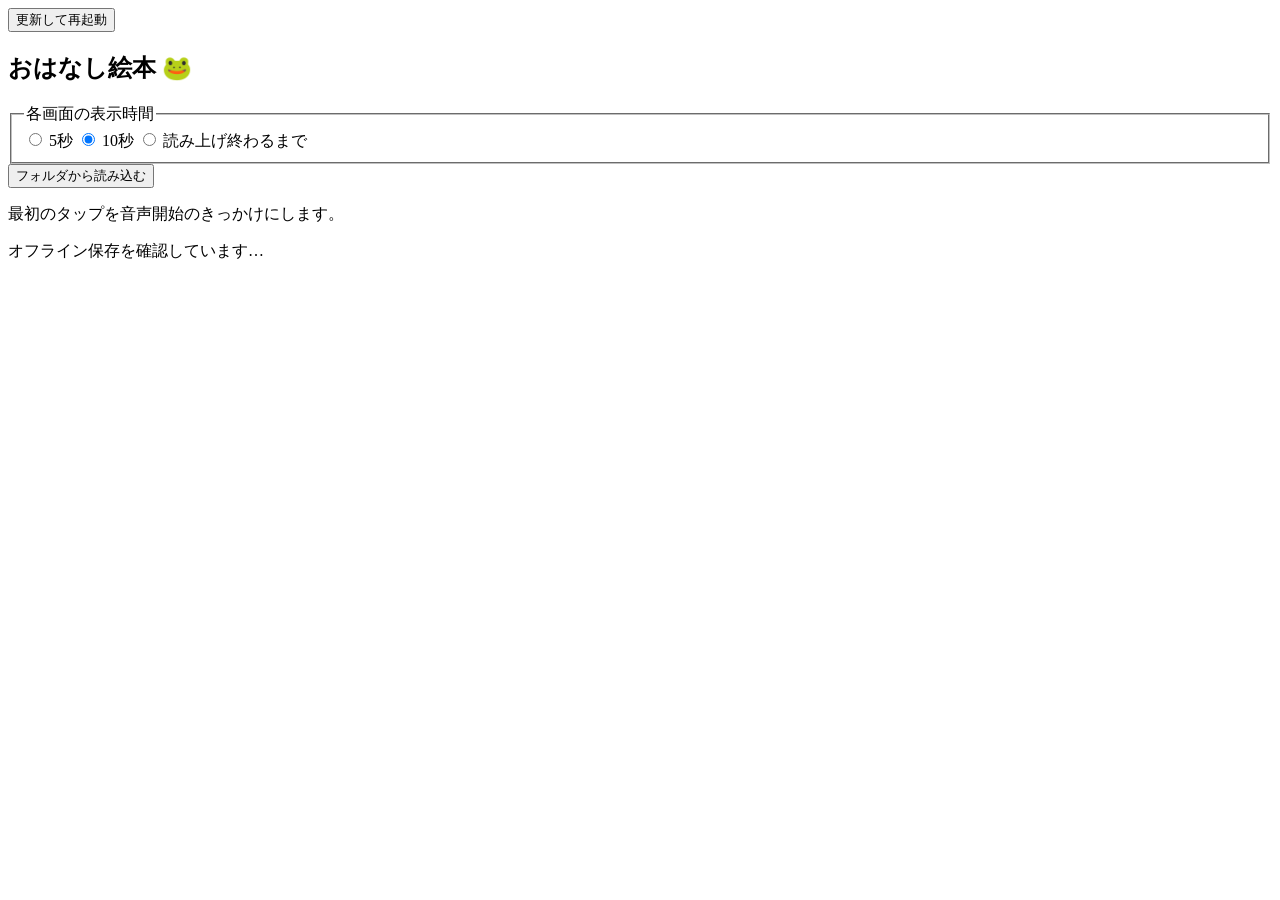
==== index.html @ 3de9a791 "i" ====
<!doctype html>
<html lang="ja">
<head>
  <meta charset="utf-8">
  <meta name="viewport" content="width=device-width,initial-scale=1,viewport-fit=cover,user-scalable=no">
  <meta name="theme-color" content="#fff4d6">
  <meta name="apple-mobile-web-app-capable" content="yes">
  <meta name="apple-mobile-web-app-status-bar-style" content="black-translucent">
  <meta name="apple-mobile-web-app-title" content="だっだぁー">
  <link rel="manifest" href="./manifest.webmanifest">
  <link rel="apple-touch-icon" href="./icons/apple-touch-icon-book.png">
  <link rel="icon" href="./icons/icon-192-book.png" type="image/png">
  <link rel="stylesheet" href="./style.css">
  <title>おはなし絵本 🐸</title>
</head>
<body>
  <main id="app">
    <section id="menu" class="menu-screen">
      <div class="update-tools"><span id="appVersion"></span><button id="updateBtn" type="button">更新して再起動</button></div>
      <div class="menu-card">
        <h1>おはなし絵本 🐸</h1>
        <div id="contentList" class="content-list"></div>
        <fieldset class="timing-box">
          <legend>各画面の表示時間</legend>
          <label><input type="radio" name="timing" value="5000"> 5秒</label>
          <label><input type="radio" name="timing" value="10000" checked> 10秒</label>
          <label><input type="radio" name="timing" value="speech"> 読み上げ終わるまで</label>
        </fieldset>

        <div class="folder-entry"><button id="folderBtn" class="mode-button mode-folder" type="button">フォルダから読み込む</button></div>
        <input id="folderInput" type="file" webkitdirectory multiple hidden>
        <p id="menuStatus" class="menu-status">最初のタップを音声開始のきっかけにします。</p>
        <p id="updateStatus" class="menu-status" role="status" aria-live="polite">オフライン保存を確認しています…</p>
      </div>
    </section>

    <section id="viewer" class="viewer" hidden>
      <button id="homeBtn" class="home-button" type="button" aria-label="タイトルへ戻る">🏡</button>
      <img id="mainImage" class="main-image" alt="" draggable="false">

      <button id="prevBtn" class="peek peek-left" type="button" aria-label="前の画面" hidden>
        <img id="prevThumb" alt="">
        <span>‹</span>
      </button>
      <button id="nextBtn" class="peek peek-right" type="button" aria-label="次の画面" hidden>
        <img id="nextThumb" alt="">
        <span>›</span>
      </button>

      <div id="pageDots" class="page-dots" aria-hidden="true"></div>
    </section>
  </main>

  <script src="./version.js" defer></script>
  <script src="./app.js" defer></script>
  <script src="./update.js" defer></script>
</body>
</html>
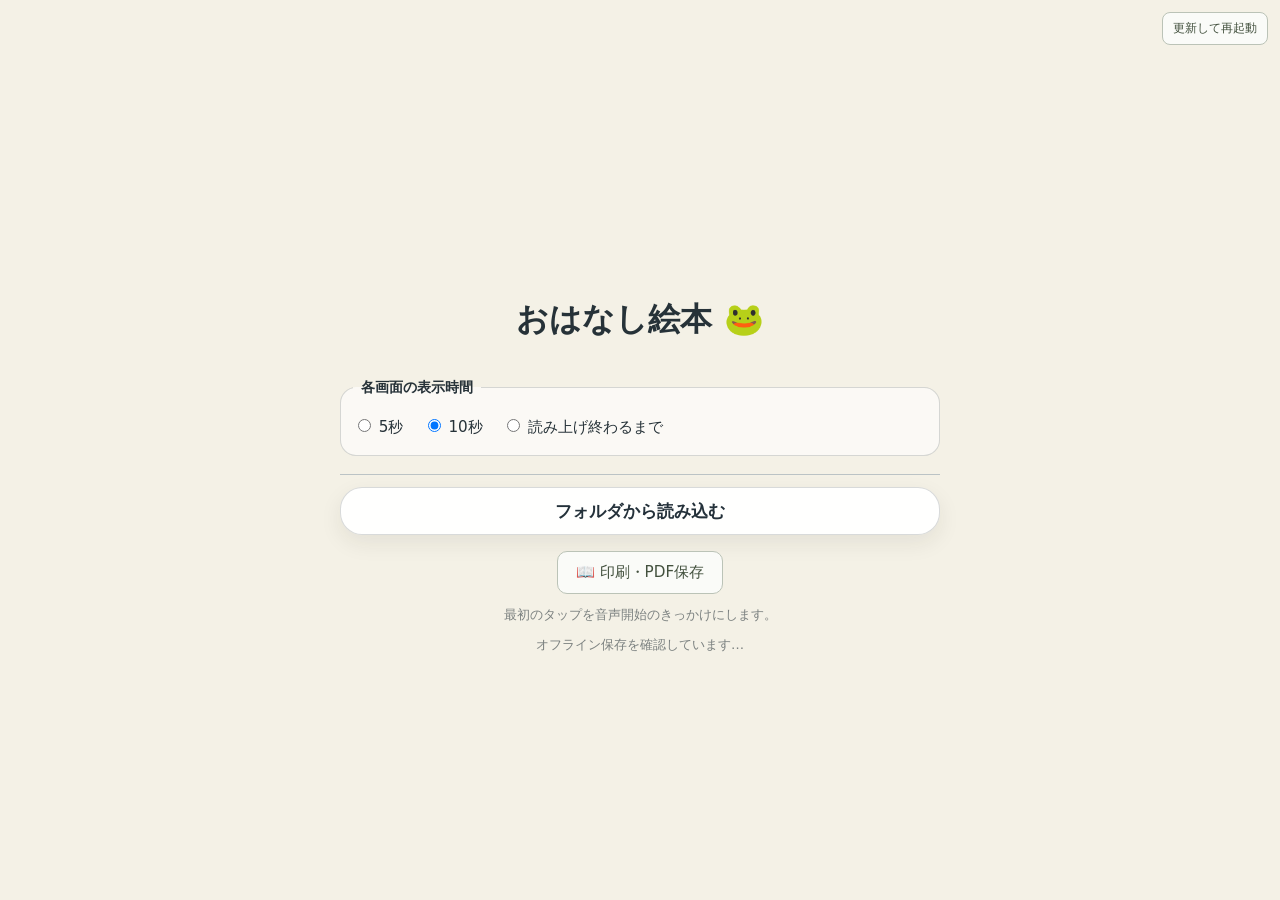
==== commit 290cd01b: "p" ====
--- a/index.html
+++ b/index.html
@@ -29,6 +29,7 @@
 
         <div class="folder-entry"><button id="folderBtn" class="mode-button mode-folder" type="button">フォルダから読み込む</button></div>
         <input id="folderInput" type="file" webkitdirectory multiple hidden>
+        <a class="print-entry" href="./print.html">📖 印刷・PDF保存</a>
         <p id="menuStatus" class="menu-status">最初のタップを音声開始のきっかけにします。</p>
         <p id="updateStatus" class="menu-status" role="status" aria-live="polite">オフライン保存を確認しています…</p>
       </div>
--- a/style.css
+++ b/style.css
@@ -0,0 +1,98 @@
+:root {
+  color-scheme: light;
+  font-family: system-ui, -apple-system, "Hiragino Sans", "Yu Gothic", sans-serif;
+  background: #f4efe4;
+  color: #263238;
+  touch-action: manipulation;
+}
+
+* { box-sizing: border-box; }
+html, body, #app { width: 100%; height: 100%; margin: 0; overflow: hidden; }
+body { background: #f4efe4; -webkit-user-select: none; user-select: none; -webkit-tap-highlight-color: transparent; }
+button { font: inherit; }
+[hidden] { display: none !important; }
+
+.menu-screen {
+  width: 100%; height: 100%; overflow-y: auto;
+  display: grid; place-items: center;
+  padding: max(18px, env(safe-area-inset-top)) 18px max(18px, env(safe-area-inset-bottom));
+  background: linear-gradient(#f8f4eb, #eee7da);
+}
+
+.menu-card { width: min(92vw, 560px); text-align: center; }
+.eyebrow { margin: 0 0 12px; font-size: 0.95rem; letter-spacing: .08em; opacity: .55; }
+
+.mode-button {
+  width: 100%; border: 1px solid rgba(40,50,55,.18); border-radius: 22px;
+  background: rgba(255,255,255,.94); color: #24313a;
+  box-shadow: 0 8px 22px rgba(40,35,25,.08); cursor: pointer;
+}
+.mode-button:active { transform: translateY(2px); }
+.mode-main { min-height: 132px; padding: 24px; }
+.mode-title { display: block; font-size: clamp(1.9rem, 7vw, 3rem); font-weight: 800; }
+.mode-note { display: block; margin-top: 8px; font-size: 1rem; opacity: .6; }
+.mode-folder { margin-top: 14px; min-height: 58px; font-size: 1.08rem; font-weight: 650; }
+.mode-story { margin-top: 24px; min-height: 54px; width: 74%; font-size: 1rem; opacity: .78; }
+
+.timing-box {
+  margin: 22px 0 0; padding: 13px 12px 15px;
+  border: 1px solid rgba(40,50,55,.18); border-radius: 16px;
+  background: rgba(255,255,255,.6); text-align: left;
+}
+.timing-box legend { padding: 0 8px; font-size: .9rem; font-weight: 700; }
+.timing-box label { display: inline-block; margin: 6px 14px 2px 0; font-size: .95rem; }
+.menu-status { min-height: 1.4em; margin: 12px 0 0; font-size: .82rem; opacity: .58; }
+
+.viewer { position: relative; width: 100%; height: 100%; background: #101214; overflow: hidden; }
+.main-image { width: 100%; height: 100%; object-fit: contain; background: #101214; }
+
+.home-button {
+  position: absolute; z-index: 20;
+  top: max(8px, env(safe-area-inset-top)); left: max(8px, env(safe-area-inset-left));
+  width: 42px; height: 42px; padding: 0; border: 1px solid rgba(255,255,255,.65);
+  border-radius: 50%; background: rgba(0,0,0,.36); color: white; font-size: 21px;
+}
+
+.peek {
+  position: absolute; z-index: 10; bottom: max(10px, env(safe-area-inset-bottom));
+  width: min(20vw, 132px); height: min(14vw, 88px); min-height: 58px;
+  padding: 0; border: 1px solid rgba(255,255,255,.65); border-radius: 12px;
+  overflow: hidden; background: rgba(0,0,0,.48); box-shadow: 0 4px 14px rgba(0,0,0,.28);
+  opacity: .78;
+}
+.peek-left { left: max(10px, env(safe-area-inset-left)); }
+.peek-right { right: max(10px, env(safe-area-inset-right)); }
+.peek img { width: 100%; height: 100%; object-fit: cover; display: block; }
+.viewer[data-mode="story"] .peek img { object-fit: contain; }
+.page-dots { color: white; font-size: 12px; }
+.peek span {
+  position: absolute; inset: 0; display: grid; place-items: center;
+  color: white; font-size: 34px; font-weight: 800; text-shadow: 0 2px 5px #000;
+}
+
+.page-dots {
+  position: absolute; left: 50%; bottom: max(10px, env(safe-area-inset-bottom)); transform: translateX(-50%);
+  z-index: 8; display: flex; gap: 6px; padding: 5px 8px; border-radius: 999px; background: rgba(0,0,0,.26);
+}
+.page-dots i { width: 6px; height: 6px; border-radius: 50%; background: rgba(255,255,255,.35); }
+.page-dots i.active { background: rgba(255,255,255,.95); }
+
+@media (orientation: portrait) {
+  .peek { width: 24vw; height: 17vw; }
+}
+
+/* 独立PWAのホーム */
+.menu-card { width: min(92vw, 600px); }
+h1 { font-size: clamp(1.5rem, 5vw, 2rem); margin: 0 0 20px; }
+.content-list { display:grid; grid-template-columns:repeat(auto-fit,minmax(150px,1fr)); gap:10px; max-height:36vh; overflow:auto; }
+.content-button { min-height:76px; padding:14px; font-weight:700; color:#71866b; }
+.content-button:disabled { opacity:.5; cursor:default; }
+.folder-entry { border-top:1px solid #bbc3c5; margin-top:18px; }
+.mode-folder { min-height:48px; margin-top:12px; }
+.timing-box { margin-top:16px; }
+.menu-screen { background:#f4f1e6; }
+.menu-screen { position:relative; padding-top:max(70px, env(safe-area-inset-top)); }
+.update-tools { position:absolute; top:max(12px, env(safe-area-inset-top)); right:max(12px, env(safe-area-inset-right)); display:flex; align-items:center; gap:8px; font-size:12px; color:#55634f; }
+.update-tools button { font-size:12px; padding:7px 10px; border:1px solid #bbc3b7; border-radius:8px; background:#fafbf8; color:#43513e; cursor:pointer; }
+.update-tools button:disabled { opacity:.5; cursor:default; }
+.print-entry { display:inline-block; margin-top:16px; padding:10px 18px; border:1px solid #bbc3b7; border-radius:10px; color:#43513e; background:#fafbf8; text-decoration:none; font-size:.95rem; }
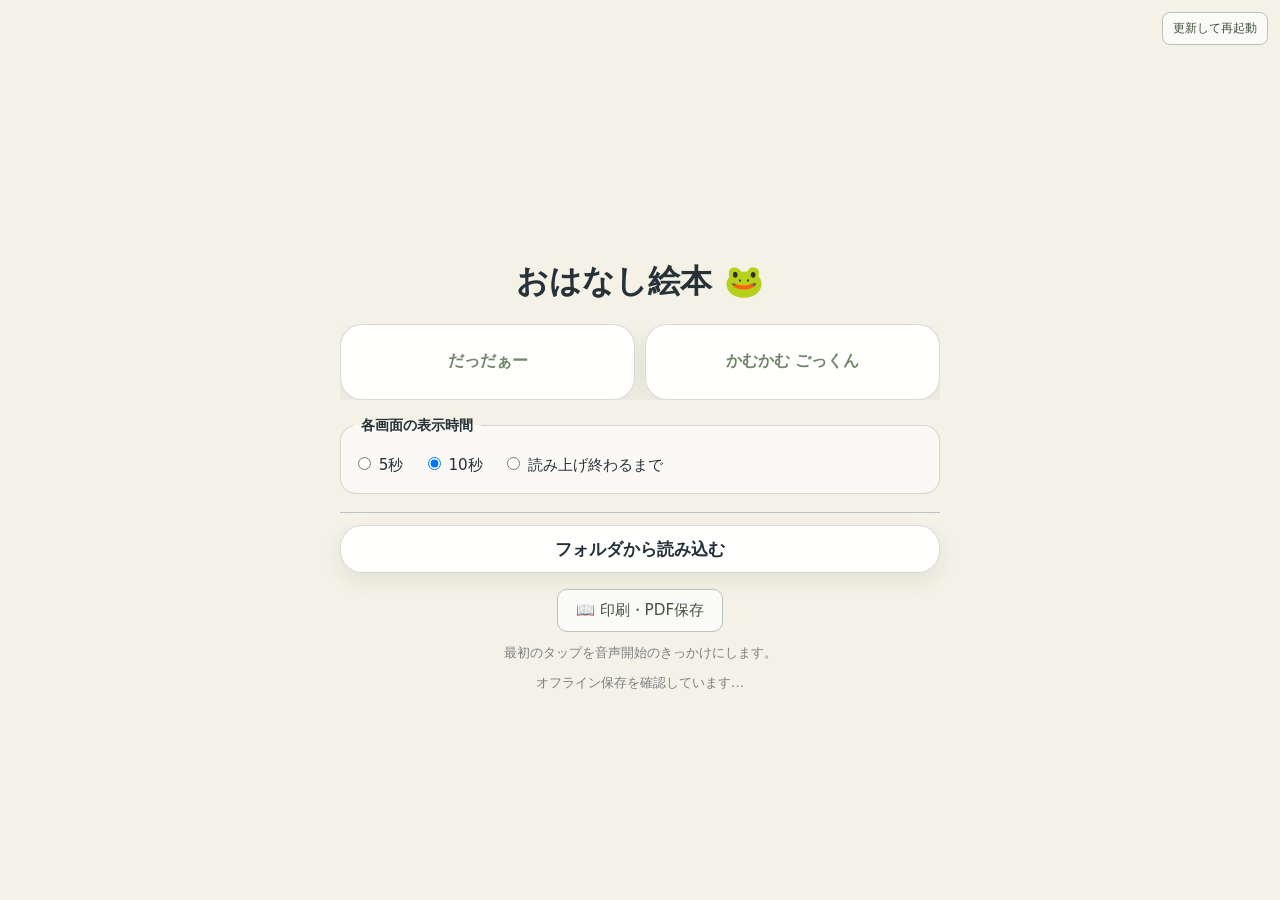
==== commit cf812b70: "c" ====
--- a/index.html
+++ b/index.html
@@ -49,6 +49,11 @@
       </button>
 
       <div id="pageDots" class="page-dots" aria-hidden="true"></div>
+      <nav class="page-controls" aria-label="ページ操作">
+        <button id="backPageBtn" type="button" aria-label="前のページへ戻る">戻る</button>
+        <button id="pauseBtn" type="button" aria-label="一時停止" aria-pressed="false">Ⅱ</button>
+        <button id="forwardPageBtn" type="button" aria-label="次のページへ進む">進む</button>
+      </nav>
     </section>
   </main>
 
--- a/style.css
+++ b/style.css
@@ -96,3 +96,9 @@
 .update-tools button { font-size:12px; padding:7px 10px; border:1px solid #bbc3b7; border-radius:8px; background:#fafbf8; color:#43513e; cursor:pointer; }
 .update-tools button:disabled { opacity:.5; cursor:default; }
 .print-entry { display:inline-block; margin-top:16px; padding:10px 18px; border:1px solid #bbc3b7; border-radius:10px; color:#43513e; background:#fafbf8; text-decoration:none; font-size:.95rem; }
+.viewer { touch-action:pan-y; }
+.peek { bottom:calc(72px + env(safe-area-inset-bottom)); }
+.page-dots { bottom:calc(76px + env(safe-area-inset-bottom)); }
+.page-controls { position:absolute; z-index:15; bottom:calc(10px + env(safe-area-inset-bottom)); left:50%; transform:translateX(-50%); display:flex; gap:8px; }
+.page-controls button { min-height:46px; min-width:58px; padding:6px 12px; border:1px solid #ffffff9c; border-radius:12px; background:#162018c9; color:white; font-size:15px; }
+.page-controls #pauseBtn { font-size:24px; min-width:54px; }
